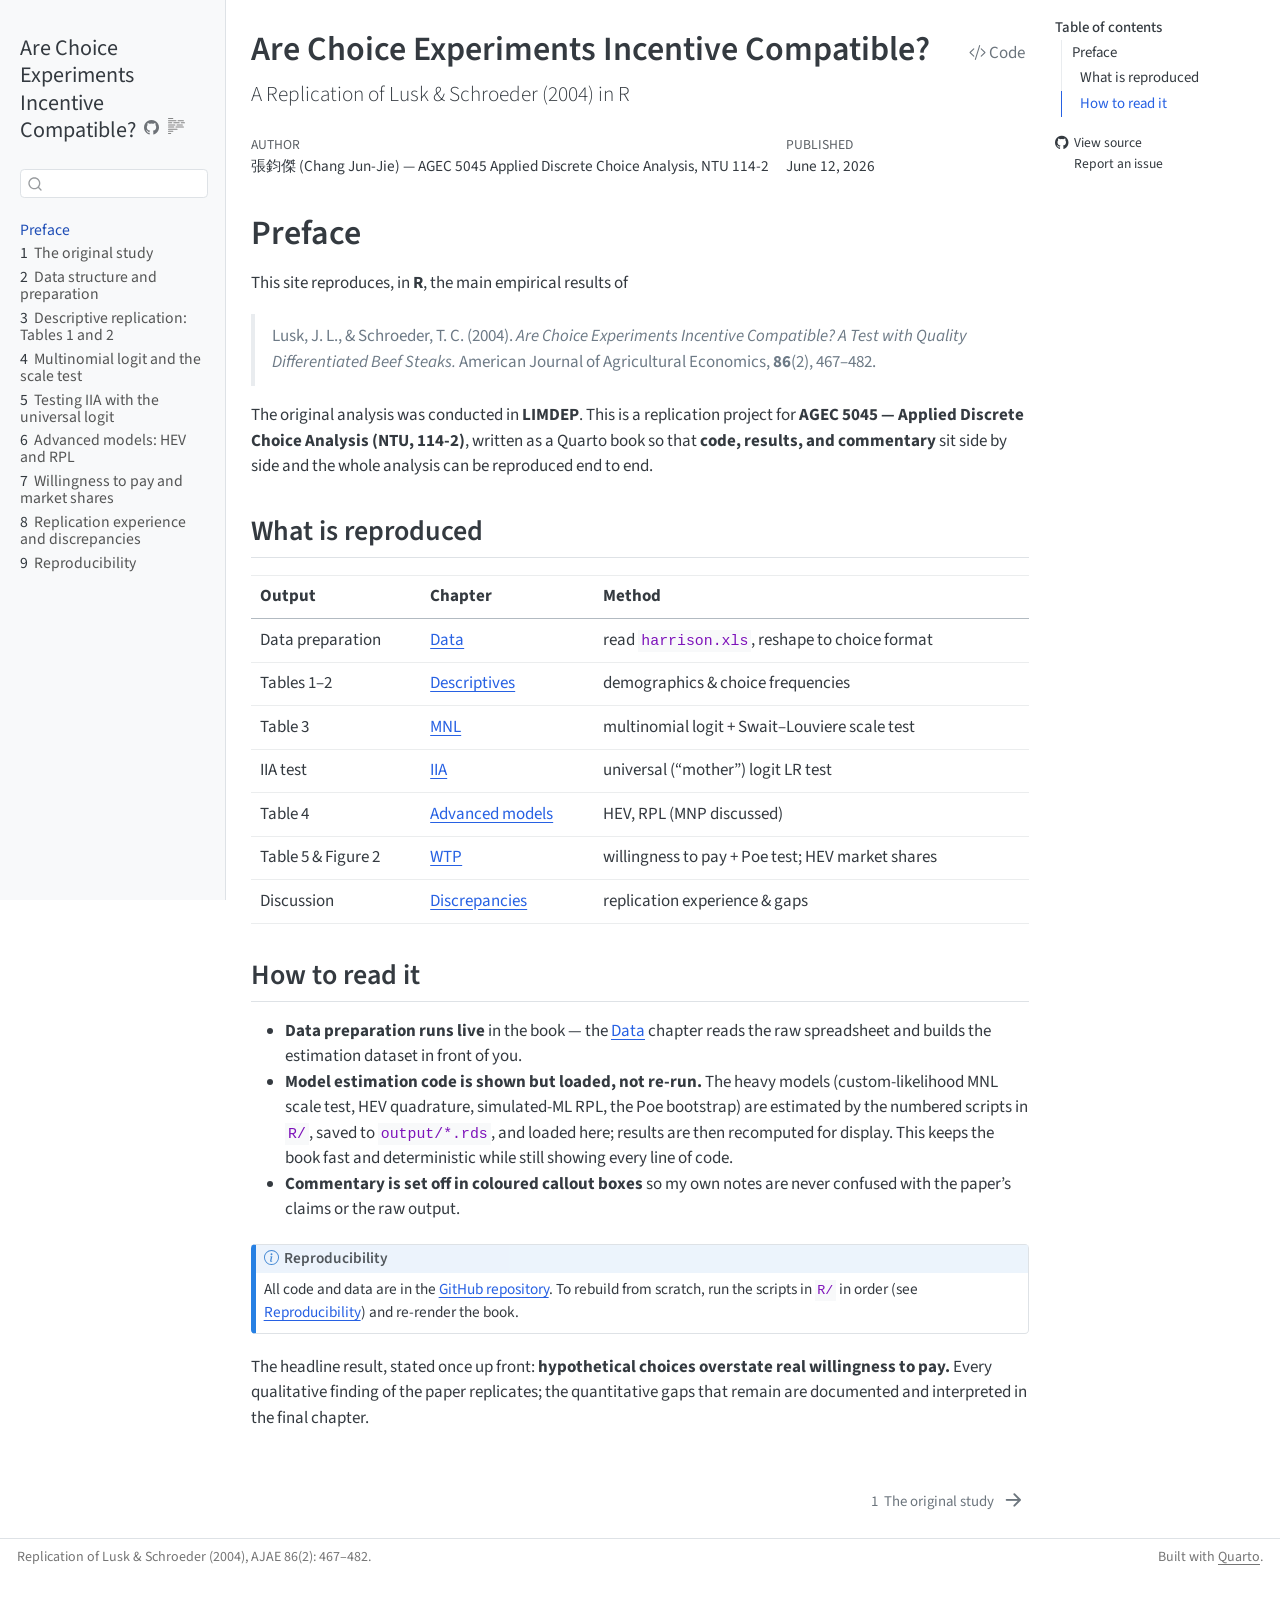
==== docs/index.html @ c5e1722f "Quarto book: replication of Lusk & Schroeder (2004) in R Multi-chapter Quarto book reproducing Table" ====
<!DOCTYPE html>
<html xmlns="http://www.w3.org/1999/xhtml" lang="en" xml:lang="en"><head>

<meta charset="utf-8">
<meta name="generator" content="quarto-1.4.555">

<meta name="viewport" content="width=device-width, initial-scale=1.0, user-scalable=yes">

<meta name="author" content="張鈞傑 (Chang Jun-Jie) — AGEC 5045 Applied Discrete Choice Analysis, NTU 114-2">
<meta name="dcterms.date" content="2026-06-12">

<title>Are Choice Experiments Incentive Compatible?</title>
<style>
code{white-space: pre-wrap;}
span.smallcaps{font-variant: small-caps;}
div.columns{display: flex; gap: min(4vw, 1.5em);}
div.column{flex: auto; overflow-x: auto;}
div.hanging-indent{margin-left: 1.5em; text-indent: -1.5em;}
ul.task-list{list-style: none;}
ul.task-list li input[type="checkbox"] {
  width: 0.8em;
  margin: 0 0.8em 0.2em -1em; /* quarto-specific, see https://github.com/quarto-dev/quarto-cli/issues/4556 */ 
  vertical-align: middle;
}
/* CSS for syntax highlighting */
pre > code.sourceCode { white-space: pre; position: relative; }
pre > code.sourceCode > span { line-height: 1.25; }
pre > code.sourceCode > span:empty { height: 1.2em; }
.sourceCode { overflow: visible; }
code.sourceCode > span { color: inherit; text-decoration: inherit; }
div.sourceCode { margin: 1em 0; }
pre.sourceCode { margin: 0; }
@media screen {
div.sourceCode { overflow: auto; }
}
@media print {
pre > code.sourceCode { white-space: pre-wrap; }
pre > code.sourceCode > span { text-indent: -5em; padding-left: 5em; }
}
pre.numberSource code
  { counter-reset: source-line 0; }
pre.numberSource code > span
  { position: relative; left: -4em; counter-increment: source-line; }
pre.numberSource code > span > a:first-child::before
  { content: counter(source-line);
    position: relative; left: -1em; text-align: right; vertical-align: baseline;
    border: none; display: inline-block;
    -webkit-touch-callout: none; -webkit-user-select: none;
    -khtml-user-select: none; -moz-user-select: none;
    -ms-user-select: none; user-select: none;
    padding: 0 4px; width: 4em;
  }
pre.numberSource { margin-left: 3em;  padding-left: 4px; }
div.sourceCode
  {   }
@media screen {
pre > code.sourceCode > span > a:first-child::before { text-decoration: underline; }
}
</style>


<script src="site_libs/quarto-nav/quarto-nav.js"></script>
<script src="site_libs/quarto-nav/headroom.min.js"></script>
<script src="site_libs/clipboard/clipboard.min.js"></script>
<script src="site_libs/quarto-search/autocomplete.umd.js"></script>
<script src="site_libs/quarto-search/fuse.min.js"></script>
<script src="site_libs/quarto-search/quarto-search.js"></script>
<meta name="quarto:offset" content="./">
<link href="./01-original-study.html" rel="next">
<script src="site_libs/quarto-html/quarto.js"></script>
<script src="site_libs/quarto-html/popper.min.js"></script>
<script src="site_libs/quarto-html/tippy.umd.min.js"></script>
<script src="site_libs/quarto-html/anchor.min.js"></script>
<link href="site_libs/quarto-html/tippy.css" rel="stylesheet">
<link href="site_libs/quarto-html/quarto-syntax-highlighting.css" rel="stylesheet" id="quarto-text-highlighting-styles">
<script src="site_libs/bootstrap/bootstrap.min.js"></script>
<link href="site_libs/bootstrap/bootstrap-icons.css" rel="stylesheet">
<link href="site_libs/bootstrap/bootstrap.min.css" rel="stylesheet" id="quarto-bootstrap" data-mode="light">
<script id="quarto-search-options" type="application/json">{
  "location": "sidebar",
  "copy-button": false,
  "collapse-after": 3,
  "panel-placement": "start",
  "type": "textbox",
  "limit": 50,
  "keyboard-shortcut": [
    "f",
    "/",
    "s"
  ],
  "show-item-context": false,
  "language": {
    "search-no-results-text": "No results",
    "search-matching-documents-text": "matching documents",
    "search-copy-link-title": "Copy link to search",
    "search-hide-matches-text": "Hide additional matches",
    "search-more-match-text": "more match in this document",
    "search-more-matches-text": "more matches in this document",
    "search-clear-button-title": "Clear",
    "search-text-placeholder": "",
    "search-detached-cancel-button-title": "Cancel",
    "search-submit-button-title": "Submit",
    "search-label": "Search"
  }
}</script>


</head>

<body class="nav-sidebar docked">

<div id="quarto-search-results"></div>
  <header id="quarto-header" class="headroom fixed-top">
  <nav class="quarto-secondary-nav">
    <div class="container-fluid d-flex">
      <button type="button" class="quarto-btn-toggle btn" data-bs-toggle="collapse" data-bs-target=".quarto-sidebar-collapse-item" aria-controls="quarto-sidebar" aria-expanded="false" aria-label="Toggle sidebar navigation" onclick="if (window.quartoToggleHeadroom) { window.quartoToggleHeadroom(); }">
        <i class="bi bi-layout-text-sidebar-reverse"></i>
      </button>
        <nav class="quarto-page-breadcrumbs" aria-label="breadcrumb"><ol class="breadcrumb"><li class="breadcrumb-item"><a href="./index.html">Preface</a></li></ol></nav>
        <a class="flex-grow-1" role="button" data-bs-toggle="collapse" data-bs-target=".quarto-sidebar-collapse-item" aria-controls="quarto-sidebar" aria-expanded="false" aria-label="Toggle sidebar navigation" onclick="if (window.quartoToggleHeadroom) { window.quartoToggleHeadroom(); }">      
        </a>
      <button type="button" class="btn quarto-search-button" aria-label="" onclick="window.quartoOpenSearch();">
        <i class="bi bi-search"></i>
      </button>
    </div>
  </nav>
</header>
<!-- content -->
<div id="quarto-content" class="quarto-container page-columns page-rows-contents page-layout-article">
<!-- sidebar -->
  <nav id="quarto-sidebar" class="sidebar collapse collapse-horizontal quarto-sidebar-collapse-item sidebar-navigation docked overflow-auto">
    <div class="pt-lg-2 mt-2 text-left sidebar-header">
    <div class="sidebar-title mb-0 py-0">
      <a href="./">Are Choice Experiments Incentive Compatible?</a> 
        <div class="sidebar-tools-main">
    <a href="https://github.com/JunJie-Chang/ADCA-replication" title="Source Code" class="quarto-navigation-tool px-1" aria-label="Source Code"><i class="bi bi-github"></i></a>
  <a href="" class="quarto-reader-toggle quarto-navigation-tool px-1" onclick="window.quartoToggleReader(); return false;" title="Toggle reader mode">
  <div class="quarto-reader-toggle-btn">
  <i class="bi"></i>
  </div>
</a>
</div>
    </div>
      </div>
        <div class="mt-2 flex-shrink-0 align-items-center">
        <div class="sidebar-search">
        <div id="quarto-search" class="" title="Search"></div>
        </div>
        </div>
    <div class="sidebar-menu-container"> 
    <ul class="list-unstyled mt-1">
        <li class="sidebar-item">
  <div class="sidebar-item-container"> 
  <a href="./index.html" class="sidebar-item-text sidebar-link active">
 <span class="menu-text">Preface</span></a>
  </div>
</li>
        <li class="sidebar-item">
  <div class="sidebar-item-container"> 
  <a href="./01-original-study.html" class="sidebar-item-text sidebar-link">
 <span class="menu-text"><span class="chapter-number">1</span>&nbsp; <span class="chapter-title">The original study</span></span></a>
  </div>
</li>
        <li class="sidebar-item">
  <div class="sidebar-item-container"> 
  <a href="./02-data.html" class="sidebar-item-text sidebar-link">
 <span class="menu-text"><span class="chapter-number">2</span>&nbsp; <span class="chapter-title">Data structure and preparation</span></span></a>
  </div>
</li>
        <li class="sidebar-item">
  <div class="sidebar-item-container"> 
  <a href="./03-descriptives.html" class="sidebar-item-text sidebar-link">
 <span class="menu-text"><span class="chapter-number">3</span>&nbsp; <span class="chapter-title">Descriptive replication: Tables 1 and 2</span></span></a>
  </div>
</li>
        <li class="sidebar-item">
  <div class="sidebar-item-container"> 
  <a href="./04-mnl.html" class="sidebar-item-text sidebar-link">
 <span class="menu-text"><span class="chapter-number">4</span>&nbsp; <span class="chapter-title">Multinomial logit and the scale test</span></span></a>
  </div>
</li>
        <li class="sidebar-item">
  <div class="sidebar-item-container"> 
  <a href="./05-iia.html" class="sidebar-item-text sidebar-link">
 <span class="menu-text"><span class="chapter-number">5</span>&nbsp; <span class="chapter-title">Testing IIA with the universal logit</span></span></a>
  </div>
</li>
        <li class="sidebar-item">
  <div class="sidebar-item-container"> 
  <a href="./06-advanced-models.html" class="sidebar-item-text sidebar-link">
 <span class="menu-text"><span class="chapter-number">6</span>&nbsp; <span class="chapter-title">Advanced models: HEV and RPL</span></span></a>
  </div>
</li>
        <li class="sidebar-item">
  <div class="sidebar-item-container"> 
  <a href="./07-wtp-figure.html" class="sidebar-item-text sidebar-link">
 <span class="menu-text"><span class="chapter-number">7</span>&nbsp; <span class="chapter-title">Willingness to pay and market shares</span></span></a>
  </div>
</li>
        <li class="sidebar-item">
  <div class="sidebar-item-container"> 
  <a href="./08-discrepancies.html" class="sidebar-item-text sidebar-link">
 <span class="menu-text"><span class="chapter-number">8</span>&nbsp; <span class="chapter-title">Replication experience and discrepancies</span></span></a>
  </div>
</li>
        <li class="sidebar-item">
  <div class="sidebar-item-container"> 
  <a href="./09-reproducibility.html" class="sidebar-item-text sidebar-link">
 <span class="menu-text"><span class="chapter-number">9</span>&nbsp; <span class="chapter-title">Reproducibility</span></span></a>
  </div>
</li>
    </ul>
    </div>
</nav>
<div id="quarto-sidebar-glass" class="quarto-sidebar-collapse-item" data-bs-toggle="collapse" data-bs-target=".quarto-sidebar-collapse-item"></div>
<!-- margin-sidebar -->
    <div id="quarto-margin-sidebar" class="sidebar margin-sidebar">
        <nav id="TOC" role="doc-toc" class="toc-active">
    <h2 id="toc-title">Table of contents</h2>
   
  <ul>
  <li><a href="#preface" id="toc-preface" class="nav-link active" data-scroll-target="#preface">Preface</a>
  <ul class="collapse">
  <li><a href="#what-is-reproduced" id="toc-what-is-reproduced" class="nav-link" data-scroll-target="#what-is-reproduced">What is reproduced</a></li>
  <li><a href="#how-to-read-it" id="toc-how-to-read-it" class="nav-link" data-scroll-target="#how-to-read-it">How to read it</a></li>
  </ul></li>
  </ul>
<div class="toc-actions"><ul><li><a href="https://github.com/JunJie-Chang/ADCA-replication/blob/main/index.qmd" class="toc-action"><i class="bi bi-github"></i>View source</a></li><li><a href="https://github.com/JunJie-Chang/ADCA-replication/issues/new" class="toc-action"><i class="bi empty"></i>Report an issue</a></li></ul></div></nav>
    </div>
<!-- main -->
<main class="content" id="quarto-document-content">

<header id="title-block-header" class="quarto-title-block default">
<div class="quarto-title">
<div class="quarto-title-block"><div><h1 class="title">Are Choice Experiments Incentive Compatible?</h1><button type="button" class="btn code-tools-button" id="quarto-code-tools-source"><i class="bi"></i> Code</button></div></div>
<p class="subtitle lead">A Replication of Lusk &amp; Schroeder (2004) in R</p>
</div>



<div class="quarto-title-meta">

    <div>
    <div class="quarto-title-meta-heading">Author</div>
    <div class="quarto-title-meta-contents">
             <p>張鈞傑 (Chang Jun-Jie) — AGEC 5045 Applied Discrete Choice Analysis, NTU 114-2 </p>
          </div>
  </div>
    
    <div>
    <div class="quarto-title-meta-heading">Published</div>
    <div class="quarto-title-meta-contents">
      <p class="date">June 12, 2026</p>
    </div>
  </div>
  
    
  </div>
  


</header>


<section id="preface" class="level1 unnumbered">
<h1 class="unnumbered">Preface</h1>
<p>This site reproduces, in <strong>R</strong>, the main empirical results of</p>
<blockquote class="blockquote">
<p>Lusk, J. L., &amp; Schroeder, T. C. (2004). <em>Are Choice Experiments Incentive Compatible? A Test with Quality Differentiated Beef Steaks.</em> American Journal of Agricultural Economics, <strong>86</strong>(2), 467–482.</p>
</blockquote>
<p>The original analysis was conducted in <strong>LIMDEP</strong>. This is a replication project for <strong>AGEC 5045 — Applied Discrete Choice Analysis (NTU, 114-2)</strong>, written as a Quarto book so that <strong>code, results, and commentary</strong> sit side by side and the whole analysis can be reproduced end to end.</p>
<section id="what-is-reproduced" class="level2">
<h2 class="anchored" data-anchor-id="what-is-reproduced">What is reproduced</h2>
<table class="caption-top table">
<thead>
<tr class="header">
<th>Output</th>
<th>Chapter</th>
<th>Method</th>
</tr>
</thead>
<tbody>
<tr class="odd">
<td>Data preparation</td>
<td><a href="./02-data.html">Data</a></td>
<td>read <code>harrison.xls</code>, reshape to choice format</td>
</tr>
<tr class="even">
<td>Tables 1–2</td>
<td><a href="./03-descriptives.html">Descriptives</a></td>
<td>demographics &amp; choice frequencies</td>
</tr>
<tr class="odd">
<td>Table 3</td>
<td><a href="./04-mnl.html">MNL</a></td>
<td>multinomial logit + Swait–Louviere scale test</td>
</tr>
<tr class="even">
<td>IIA test</td>
<td><a href="./05-iia.html">IIA</a></td>
<td>universal (“mother”) logit LR test</td>
</tr>
<tr class="odd">
<td>Table 4</td>
<td><a href="./06-advanced-models.html">Advanced models</a></td>
<td>HEV, RPL (MNP discussed)</td>
</tr>
<tr class="even">
<td>Table 5 &amp; Figure 2</td>
<td><a href="./07-wtp-figure.html">WTP</a></td>
<td>willingness to pay + Poe test; HEV market shares</td>
</tr>
<tr class="odd">
<td>Discussion</td>
<td><a href="./08-discrepancies.html">Discrepancies</a></td>
<td>replication experience &amp; gaps</td>
</tr>
</tbody>
</table>
</section>
<section id="how-to-read-it" class="level2">
<h2 class="anchored" data-anchor-id="how-to-read-it">How to read it</h2>
<ul>
<li><strong>Data preparation runs live</strong> in the book — the <a href="./02-data.html">Data</a> chapter reads the raw spreadsheet and builds the estimation dataset in front of you.</li>
<li><strong>Model estimation code is shown but loaded, not re-run.</strong> The heavy models (custom-likelihood MNL scale test, HEV quadrature, simulated-ML RPL, the Poe bootstrap) are estimated by the numbered scripts in <code>R/</code>, saved to <code>output/*.rds</code>, and loaded here; results are then recomputed for display. This keeps the book fast and deterministic while still showing every line of code.</li>
<li><strong>Commentary is set off in coloured callout boxes</strong> so my own notes are never confused with the paper’s claims or the raw output.</li>
</ul>
<div class="callout callout-style-default callout-note callout-titled">
<div class="callout-header d-flex align-content-center">
<div class="callout-icon-container">
<i class="callout-icon"></i>
</div>
<div class="callout-title-container flex-fill">
Reproducibility
</div>
</div>
<div class="callout-body-container callout-body">
<p>All code and data are in the <a href="https://github.com/JunJie-Chang/ADCA-replication">GitHub repository</a>. To rebuild from scratch, run the scripts in <code>R/</code> in order (see <a href="./09-reproducibility.html">Reproducibility</a>) and re-render the book.</p>
</div>
</div>
<p>The headline result, stated once up front: <strong>hypothetical choices overstate real willingness to pay.</strong> Every qualitative finding of the paper replicates; the quantitative gaps that remain are documented and interpreted in the final chapter.</p>


<!-- -->

</section>
</section>

</main> <!-- /main -->
<script id="quarto-html-after-body" type="application/javascript">
window.document.addEventListener("DOMContentLoaded", function (event) {
  const toggleBodyColorMode = (bsSheetEl) => {
    const mode = bsSheetEl.getAttribute("data-mode");
    const bodyEl = window.document.querySelector("body");
    if (mode === "dark") {
      bodyEl.classList.add("quarto-dark");
      bodyEl.classList.remove("quarto-light");
    } else {
      bodyEl.classList.add("quarto-light");
      bodyEl.classList.remove("quarto-dark");
    }
  }
  const toggleBodyColorPrimary = () => {
    const bsSheetEl = window.document.querySelector("link#quarto-bootstrap");
    if (bsSheetEl) {
      toggleBodyColorMode(bsSheetEl);
    }
  }
  toggleBodyColorPrimary();  
  const icon = "";
  const anchorJS = new window.AnchorJS();
  anchorJS.options = {
    placement: 'right',
    icon: icon
  };
  anchorJS.add('.anchored');
  const isCodeAnnotation = (el) => {
    for (const clz of el.classList) {
      if (clz.startsWith('code-annotation-')) {                     
        return true;
      }
    }
    return false;
  }
  const clipboard = new window.ClipboardJS('.code-copy-button', {
    text: function(trigger) {
      const codeEl = trigger.previousElementSibling.cloneNode(true);
      for (const childEl of codeEl.children) {
        if (isCodeAnnotation(childEl)) {
          childEl.remove();
        }
      }
      return codeEl.innerText;
    }
  });
  clipboard.on('success', function(e) {
    // button target
    const button = e.trigger;
    // don't keep focus
    button.blur();
    // flash "checked"
    button.classList.add('code-copy-button-checked');
    var currentTitle = button.getAttribute("title");
    button.setAttribute("title", "Copied!");
    let tooltip;
    if (window.bootstrap) {
      button.setAttribute("data-bs-toggle", "tooltip");
      button.setAttribute("data-bs-placement", "left");
      button.setAttribute("data-bs-title", "Copied!");
      tooltip = new bootstrap.Tooltip(button, 
        { trigger: "manual", 
          customClass: "code-copy-button-tooltip",
          offset: [0, -8]});
      tooltip.show();    
    }
    setTimeout(function() {
      if (tooltip) {
        tooltip.hide();
        button.removeAttribute("data-bs-title");
        button.removeAttribute("data-bs-toggle");
        button.removeAttribute("data-bs-placement");
      }
      button.setAttribute("title", currentTitle);
      button.classList.remove('code-copy-button-checked');
    }, 1000);
    // clear code selection
    e.clearSelection();
  });
  const viewSource = window.document.getElementById('quarto-view-source') ||
                     window.document.getElementById('quarto-code-tools-source');
  if (viewSource) {
    const sourceUrl = viewSource.getAttribute("data-quarto-source-url");
    viewSource.addEventListener("click", function(e) {
      if (sourceUrl) {
        // rstudio viewer pane
        if (/\bcapabilities=\b/.test(window.location)) {
          window.open(sourceUrl);
        } else {
          window.location.href = sourceUrl;
        }
      } else {
        const modal = new bootstrap.Modal(document.getElementById('quarto-embedded-source-code-modal'));
        modal.show();
      }
      return false;
    });
  }
  function toggleCodeHandler(show) {
    return function(e) {
      const detailsSrc = window.document.querySelectorAll(".cell > details > .sourceCode");
      for (let i=0; i<detailsSrc.length; i++) {
        const details = detailsSrc[i].parentElement;
        if (show) {
          details.open = true;
        } else {
          details.removeAttribute("open");
        }
      }
      const cellCodeDivs = window.document.querySelectorAll(".cell > .sourceCode");
      const fromCls = show ? "hidden" : "unhidden";
      const toCls = show ? "unhidden" : "hidden";
      for (let i=0; i<cellCodeDivs.length; i++) {
        const codeDiv = cellCodeDivs[i];
        if (codeDiv.classList.contains(fromCls)) {
          codeDiv.classList.remove(fromCls);
          codeDiv.classList.add(toCls);
        } 
      }
      return false;
    }
  }
  const hideAllCode = window.document.getElementById("quarto-hide-all-code");
  if (hideAllCode) {
    hideAllCode.addEventListener("click", toggleCodeHandler(false));
  }
  const showAllCode = window.document.getElementById("quarto-show-all-code");
  if (showAllCode) {
    showAllCode.addEventListener("click", toggleCodeHandler(true));
  }
    var localhostRegex = new RegExp(/^(?:http|https):\/\/localhost\:?[0-9]*\//);
    var mailtoRegex = new RegExp(/^mailto:/);
      var filterRegex = new RegExp('/' + window.location.host + '/');
    var isInternal = (href) => {
        return filterRegex.test(href) || localhostRegex.test(href) || mailtoRegex.test(href);
    }
    // Inspect non-navigation links and adorn them if external
 	var links = window.document.querySelectorAll('a[href]:not(.nav-link):not(.navbar-brand):not(.toc-action):not(.sidebar-link):not(.sidebar-item-toggle):not(.pagination-link):not(.no-external):not([aria-hidden]):not(.dropdown-item):not(.quarto-navigation-tool)');
    for (var i=0; i<links.length; i++) {
      const link = links[i];
      if (!isInternal(link.href)) {
        // undo the damage that might have been done by quarto-nav.js in the case of
        // links that we want to consider external
        if (link.dataset.originalHref !== undefined) {
          link.href = link.dataset.originalHref;
        }
      }
    }
  function tippyHover(el, contentFn, onTriggerFn, onUntriggerFn) {
    const config = {
      allowHTML: true,
      maxWidth: 500,
      delay: 100,
      arrow: false,
      appendTo: function(el) {
          return el.parentElement;
      },
      interactive: true,
      interactiveBorder: 10,
      theme: 'quarto',
      placement: 'bottom-start',
    };
    if (contentFn) {
      config.content = contentFn;
    }
    if (onTriggerFn) {
      config.onTrigger = onTriggerFn;
    }
    if (onUntriggerFn) {
      config.onUntrigger = onUntriggerFn;
    }
    window.tippy(el, config); 
  }
  const noterefs = window.document.querySelectorAll('a[role="doc-noteref"]');
  for (var i=0; i<noterefs.length; i++) {
    const ref = noterefs[i];
    tippyHover(ref, function() {
      // use id or data attribute instead here
      let href = ref.getAttribute('data-footnote-href') || ref.getAttribute('href');
      try { href = new URL(href).hash; } catch {}
      const id = href.replace(/^#\/?/, "");
      const note = window.document.getElementById(id);
      if (note) {
        return note.innerHTML;
      } else {
        return "";
      }
    });
  }
  const xrefs = window.document.querySelectorAll('a.quarto-xref');
  const processXRef = (id, note) => {
    // Strip column container classes
    const stripColumnClz = (el) => {
      el.classList.remove("page-full", "page-columns");
      if (el.children) {
        for (const child of el.children) {
          stripColumnClz(child);
        }
      }
    }
    stripColumnClz(note)
    if (id === null || id.startsWith('sec-')) {
      // Special case sections, only their first couple elements
      const container = document.createElement("div");
      if (note.children && note.children.length > 2) {
        container.appendChild(note.children[0].cloneNode(true));
        for (let i = 1; i < note.children.length; i++) {
          const child = note.children[i];
          if (child.tagName === "P" && child.innerText === "") {
            continue;
          } else {
            container.appendChild(child.cloneNode(true));
            break;
          }
        }
        if (window.Quarto?.typesetMath) {
          window.Quarto.typesetMath(container);
        }
        return container.innerHTML
      } else {
        if (window.Quarto?.typesetMath) {
          window.Quarto.typesetMath(note);
        }
        return note.innerHTML;
      }
    } else {
      // Remove any anchor links if they are present
      const anchorLink = note.querySelector('a.anchorjs-link');
      if (anchorLink) {
        anchorLink.remove();
      }
      if (window.Quarto?.typesetMath) {
        window.Quarto.typesetMath(note);
      }
      // TODO in 1.5, we should make sure this works without a callout special case
      if (note.classList.contains("callout")) {
        return note.outerHTML;
      } else {
        return note.innerHTML;
      }
    }
  }
  for (var i=0; i<xrefs.length; i++) {
    const xref = xrefs[i];
    tippyHover(xref, undefined, function(instance) {
      instance.disable();
      let url = xref.getAttribute('href');
      let hash = undefined; 
      if (url.startsWith('#')) {
        hash = url;
      } else {
        try { hash = new URL(url).hash; } catch {}
      }
      if (hash) {
        const id = hash.replace(/^#\/?/, "");
        const note = window.document.getElementById(id);
        if (note !== null) {
          try {
            const html = processXRef(id, note.cloneNode(true));
            instance.setContent(html);
          } finally {
            instance.enable();
            instance.show();
          }
        } else {
          // See if we can fetch this
          fetch(url.split('#')[0])
          .then(res => res.text())
          .then(html => {
            const parser = new DOMParser();
            const htmlDoc = parser.parseFromString(html, "text/html");
            const note = htmlDoc.getElementById(id);
            if (note !== null) {
              const html = processXRef(id, note);
              instance.setContent(html);
            } 
          }).finally(() => {
            instance.enable();
            instance.show();
          });
        }
      } else {
        // See if we can fetch a full url (with no hash to target)
        // This is a special case and we should probably do some content thinning / targeting
        fetch(url)
        .then(res => res.text())
        .then(html => {
          const parser = new DOMParser();
          const htmlDoc = parser.parseFromString(html, "text/html");
          const note = htmlDoc.querySelector('main.content');
          if (note !== null) {
            // This should only happen for chapter cross references
            // (since there is no id in the URL)
            // remove the first header
            if (note.children.length > 0 && note.children[0].tagName === "HEADER") {
              note.children[0].remove();
            }
            const html = processXRef(null, note);
            instance.setContent(html);
          } 
        }).finally(() => {
          instance.enable();
          instance.show();
        });
      }
    }, function(instance) {
    });
  }
      let selectedAnnoteEl;
      const selectorForAnnotation = ( cell, annotation) => {
        let cellAttr = 'data-code-cell="' + cell + '"';
        let lineAttr = 'data-code-annotation="' +  annotation + '"';
        const selector = 'span[' + cellAttr + '][' + lineAttr + ']';
        return selector;
      }
      const selectCodeLines = (annoteEl) => {
        const doc = window.document;
        const targetCell = annoteEl.getAttribute("data-target-cell");
        const targetAnnotation = annoteEl.getAttribute("data-target-annotation");
        const annoteSpan = window.document.querySelector(selectorForAnnotation(targetCell, targetAnnotation));
        const lines = annoteSpan.getAttribute("data-code-lines").split(",");
        const lineIds = lines.map((line) => {
          return targetCell + "-" + line;
        })
        let top = null;
        let height = null;
        let parent = null;
        if (lineIds.length > 0) {
            //compute the position of the single el (top and bottom and make a div)
            const el = window.document.getElementById(lineIds[0]);
            top = el.offsetTop;
            height = el.offsetHeight;
            parent = el.parentElement.parentElement;
          if (lineIds.length > 1) {
            const lastEl = window.document.getElementById(lineIds[lineIds.length - 1]);
            const bottom = lastEl.offsetTop + lastEl.offsetHeight;
            height = bottom - top;
          }
          if (top !== null && height !== null && parent !== null) {
            // cook up a div (if necessary) and position it 
            let div = window.document.getElementById("code-annotation-line-highlight");
            if (div === null) {
              div = window.document.createElement("div");
              div.setAttribute("id", "code-annotation-line-highlight");
              div.style.position = 'absolute';
              parent.appendChild(div);
            }
            div.style.top = top - 2 + "px";
            div.style.height = height + 4 + "px";
            div.style.left = 0;
            let gutterDiv = window.document.getElementById("code-annotation-line-highlight-gutter");
            if (gutterDiv === null) {
              gutterDiv = window.document.createElement("div");
              gutterDiv.setAttribute("id", "code-annotation-line-highlight-gutter");
              gutterDiv.style.position = 'absolute';
              const codeCell = window.document.getElementById(targetCell);
              const gutter = codeCell.querySelector('.code-annotation-gutter');
              gutter.appendChild(gutterDiv);
            }
            gutterDiv.style.top = top - 2 + "px";
            gutterDiv.style.height = height + 4 + "px";
          }
          selectedAnnoteEl = annoteEl;
        }
      };
      const unselectCodeLines = () => {
        const elementsIds = ["code-annotation-line-highlight", "code-annotation-line-highlight-gutter"];
        elementsIds.forEach((elId) => {
          const div = window.document.getElementById(elId);
          if (div) {
            div.remove();
          }
        });
        selectedAnnoteEl = undefined;
      };
        // Handle positioning of the toggle
    window.addEventListener(
      "resize",
      throttle(() => {
        elRect = undefined;
        if (selectedAnnoteEl) {
          selectCodeLines(selectedAnnoteEl);
        }
      }, 10)
    );
    function throttle(fn, ms) {
    let throttle = false;
    let timer;
      return (...args) => {
        if(!throttle) { // first call gets through
            fn.apply(this, args);
            throttle = true;
        } else { // all the others get throttled
            if(timer) clearTimeout(timer); // cancel #2
            timer = setTimeout(() => {
              fn.apply(this, args);
              timer = throttle = false;
            }, ms);
        }
      };
    }
      // Attach click handler to the DT
      const annoteDls = window.document.querySelectorAll('dt[data-target-cell]');
      for (const annoteDlNode of annoteDls) {
        annoteDlNode.addEventListener('click', (event) => {
          const clickedEl = event.target;
          if (clickedEl !== selectedAnnoteEl) {
            unselectCodeLines();
            const activeEl = window.document.querySelector('dt[data-target-cell].code-annotation-active');
            if (activeEl) {
              activeEl.classList.remove('code-annotation-active');
            }
            selectCodeLines(clickedEl);
            clickedEl.classList.add('code-annotation-active');
          } else {
            // Unselect the line
            unselectCodeLines();
            clickedEl.classList.remove('code-annotation-active');
          }
        });
      }
  const findCites = (el) => {
    const parentEl = el.parentElement;
    if (parentEl) {
      const cites = parentEl.dataset.cites;
      if (cites) {
        return {
          el,
          cites: cites.split(' ')
        };
      } else {
        return findCites(el.parentElement)
      }
    } else {
      return undefined;
    }
  };
  var bibliorefs = window.document.querySelectorAll('a[role="doc-biblioref"]');
  for (var i=0; i<bibliorefs.length; i++) {
    const ref = bibliorefs[i];
    const citeInfo = findCites(ref);
    if (citeInfo) {
      tippyHover(citeInfo.el, function() {
        var popup = window.document.createElement('div');
        citeInfo.cites.forEach(function(cite) {
          var citeDiv = window.document.createElement('div');
          citeDiv.classList.add('hanging-indent');
          citeDiv.classList.add('csl-entry');
          var biblioDiv = window.document.getElementById('ref-' + cite);
          if (biblioDiv) {
            citeDiv.innerHTML = biblioDiv.innerHTML;
          }
          popup.appendChild(citeDiv);
        });
        return popup.innerHTML;
      });
    }
  }
});
</script>
<nav class="page-navigation">
  <div class="nav-page nav-page-previous">
  </div>
  <div class="nav-page nav-page-next">
      <a href="./01-original-study.html" class="pagination-link" aria-label="The original study">
        <span class="nav-page-text"><span class="chapter-number">1</span>&nbsp; <span class="chapter-title">The original study</span></span> <i class="bi bi-arrow-right-short"></i>
      </a>
  </div>
</nav><div class="modal fade" id="quarto-embedded-source-code-modal" tabindex="-1" aria-labelledby="quarto-embedded-source-code-modal-label" aria-hidden="true"><div class="modal-dialog modal-dialog-scrollable"><div class="modal-content"><div class="modal-header"><h5 class="modal-title" id="quarto-embedded-source-code-modal-label">Source Code</h5><button class="btn-close" data-bs-dismiss="modal"></button></div><div class="modal-body"><div class="">
<div class="sourceCode" id="cb1" data-shortcodes="false"><pre class="sourceCode markdown code-with-copy"><code class="sourceCode markdown"><span id="cb1-1"><a href="#cb1-1" aria-hidden="true" tabindex="-1"></a><span class="fu"># Preface {.unnumbered}</span></span>
<span id="cb1-2"><a href="#cb1-2" aria-hidden="true" tabindex="-1"></a></span>
<span id="cb1-5"><a href="#cb1-5" aria-hidden="true" tabindex="-1"></a><span class="in">```{r}</span></span>
<span id="cb1-6"><a href="#cb1-6" aria-hidden="true" tabindex="-1"></a><span class="co">#| include: false</span></span>
<span id="cb1-7"><a href="#cb1-7" aria-hidden="true" tabindex="-1"></a><span class="fu">source</span>(<span class="st">"_common.R"</span>)</span>
<span id="cb1-8"><a href="#cb1-8" aria-hidden="true" tabindex="-1"></a><span class="in">```</span></span>
<span id="cb1-9"><a href="#cb1-9" aria-hidden="true" tabindex="-1"></a></span>
<span id="cb1-10"><a href="#cb1-10" aria-hidden="true" tabindex="-1"></a>This site reproduces, in **R**, the main empirical results of</span>
<span id="cb1-11"><a href="#cb1-11" aria-hidden="true" tabindex="-1"></a></span>
<span id="cb1-12"><a href="#cb1-12" aria-hidden="true" tabindex="-1"></a><span class="at">&gt; Lusk, J. L., &amp; Schroeder, T. C. (2004). *Are Choice Experiments Incentive</span></span>
<span id="cb1-13"><a href="#cb1-13" aria-hidden="true" tabindex="-1"></a><span class="at">&gt; Compatible? A Test with Quality Differentiated Beef Steaks.* American Journal</span></span>
<span id="cb1-14"><a href="#cb1-14" aria-hidden="true" tabindex="-1"></a><span class="at">&gt; of Agricultural Economics, **86**(2), 467–482.</span></span>
<span id="cb1-15"><a href="#cb1-15" aria-hidden="true" tabindex="-1"></a></span>
<span id="cb1-16"><a href="#cb1-16" aria-hidden="true" tabindex="-1"></a>The original analysis was conducted in **LIMDEP**. This is a replication project</span>
<span id="cb1-17"><a href="#cb1-17" aria-hidden="true" tabindex="-1"></a>for **AGEC 5045 — Applied Discrete Choice Analysis (NTU, 114-2)**, written as a</span>
<span id="cb1-18"><a href="#cb1-18" aria-hidden="true" tabindex="-1"></a>Quarto book so that **code, results, and commentary** sit side by side and the</span>
<span id="cb1-19"><a href="#cb1-19" aria-hidden="true" tabindex="-1"></a>whole analysis can be reproduced end to end.</span>
<span id="cb1-20"><a href="#cb1-20" aria-hidden="true" tabindex="-1"></a></span>
<span id="cb1-21"><a href="#cb1-21" aria-hidden="true" tabindex="-1"></a><span class="fu">## What is reproduced</span></span>
<span id="cb1-22"><a href="#cb1-22" aria-hidden="true" tabindex="-1"></a></span>
<span id="cb1-23"><a href="#cb1-23" aria-hidden="true" tabindex="-1"></a>| Output | Chapter | Method |</span>
<span id="cb1-24"><a href="#cb1-24" aria-hidden="true" tabindex="-1"></a>|---|---|---|</span>
<span id="cb1-25"><a href="#cb1-25" aria-hidden="true" tabindex="-1"></a>| Data preparation | <span class="co">[</span><span class="ot">Data</span><span class="co">](02-data.qmd)</span> | read <span class="in">`harrison.xls`</span>, reshape to choice format |</span>
<span id="cb1-26"><a href="#cb1-26" aria-hidden="true" tabindex="-1"></a>| Tables 1–2 | <span class="co">[</span><span class="ot">Descriptives</span><span class="co">](03-descriptives.qmd)</span> | demographics &amp; choice frequencies |</span>
<span id="cb1-27"><a href="#cb1-27" aria-hidden="true" tabindex="-1"></a>| Table 3 | <span class="co">[</span><span class="ot">MNL</span><span class="co">](04-mnl.qmd)</span> | multinomial logit + Swait–Louviere scale test |</span>
<span id="cb1-28"><a href="#cb1-28" aria-hidden="true" tabindex="-1"></a>| IIA test | <span class="co">[</span><span class="ot">IIA</span><span class="co">](05-iia.qmd)</span> | universal ("mother") logit LR test |</span>
<span id="cb1-29"><a href="#cb1-29" aria-hidden="true" tabindex="-1"></a>| Table 4 | <span class="co">[</span><span class="ot">Advanced models</span><span class="co">](06-advanced-models.qmd)</span> | HEV, RPL (MNP discussed) |</span>
<span id="cb1-30"><a href="#cb1-30" aria-hidden="true" tabindex="-1"></a>| Table 5 &amp; Figure 2 | <span class="co">[</span><span class="ot">WTP</span><span class="co">](07-wtp-figure.qmd)</span> | willingness to pay + Poe test; HEV market shares |</span>
<span id="cb1-31"><a href="#cb1-31" aria-hidden="true" tabindex="-1"></a>| Discussion | <span class="co">[</span><span class="ot">Discrepancies</span><span class="co">](08-discrepancies.qmd)</span> | replication experience &amp; gaps |</span>
<span id="cb1-32"><a href="#cb1-32" aria-hidden="true" tabindex="-1"></a></span>
<span id="cb1-33"><a href="#cb1-33" aria-hidden="true" tabindex="-1"></a><span class="fu">## How to read it</span></span>
<span id="cb1-34"><a href="#cb1-34" aria-hidden="true" tabindex="-1"></a></span>
<span id="cb1-35"><a href="#cb1-35" aria-hidden="true" tabindex="-1"></a><span class="ss">* </span>**Data preparation runs live** in the book — the <span class="co">[</span><span class="ot">Data</span><span class="co">](02-data.qmd)</span> chapter</span>
<span id="cb1-36"><a href="#cb1-36" aria-hidden="true" tabindex="-1"></a>  reads the raw spreadsheet and builds the estimation dataset in front of you.</span>
<span id="cb1-37"><a href="#cb1-37" aria-hidden="true" tabindex="-1"></a><span class="ss">* </span>**Model estimation code is shown but loaded, not re-run.** The heavy models</span>
<span id="cb1-38"><a href="#cb1-38" aria-hidden="true" tabindex="-1"></a>  (custom-likelihood MNL scale test, HEV quadrature, simulated-ML RPL, the Poe</span>
<span id="cb1-39"><a href="#cb1-39" aria-hidden="true" tabindex="-1"></a>  bootstrap) are estimated by the numbered scripts in <span class="in">`R/`</span>, saved to</span>
<span id="cb1-40"><a href="#cb1-40" aria-hidden="true" tabindex="-1"></a>  <span class="in">`output/*.rds`</span>, and loaded here; results are then recomputed for display. This</span>
<span id="cb1-41"><a href="#cb1-41" aria-hidden="true" tabindex="-1"></a>  keeps the book fast and deterministic while still showing every line of code.</span>
<span id="cb1-42"><a href="#cb1-42" aria-hidden="true" tabindex="-1"></a><span class="ss">* </span>**Commentary is set off in coloured callout boxes** so my own notes are never</span>
<span id="cb1-43"><a href="#cb1-43" aria-hidden="true" tabindex="-1"></a>  confused with the paper's claims or the raw output.</span>
<span id="cb1-44"><a href="#cb1-44" aria-hidden="true" tabindex="-1"></a></span>
<span id="cb1-45"><a href="#cb1-45" aria-hidden="true" tabindex="-1"></a>::: {.callout-note}</span>
<span id="cb1-46"><a href="#cb1-46" aria-hidden="true" tabindex="-1"></a><span class="fu">## Reproducibility</span></span>
<span id="cb1-47"><a href="#cb1-47" aria-hidden="true" tabindex="-1"></a>All code and data are in the <span class="co">[</span><span class="ot">GitHub repository</span><span class="co">](https://github.com/JunJie-Chang/ADCA-replication)</span>.</span>
<span id="cb1-48"><a href="#cb1-48" aria-hidden="true" tabindex="-1"></a>To rebuild from scratch, run the scripts in <span class="in">`R/`</span> in order (see</span>
<span id="cb1-49"><a href="#cb1-49" aria-hidden="true" tabindex="-1"></a><span class="co">[</span><span class="ot">Reproducibility</span><span class="co">](09-reproducibility.qmd)</span>) and re-render the book.</span>
<span id="cb1-50"><a href="#cb1-50" aria-hidden="true" tabindex="-1"></a>:::</span>
<span id="cb1-51"><a href="#cb1-51" aria-hidden="true" tabindex="-1"></a></span>
<span id="cb1-52"><a href="#cb1-52" aria-hidden="true" tabindex="-1"></a>The headline result, stated once up front: **hypothetical choices overstate</span>
<span id="cb1-53"><a href="#cb1-53" aria-hidden="true" tabindex="-1"></a>real willingness to pay.** Every qualitative finding of the paper replicates;</span>
<span id="cb1-54"><a href="#cb1-54" aria-hidden="true" tabindex="-1"></a>the quantitative gaps that remain are documented and interpreted in the final</span>
<span id="cb1-55"><a href="#cb1-55" aria-hidden="true" tabindex="-1"></a>chapter.</span>
</code><button title="Copy to Clipboard" class="code-copy-button"><i class="bi"></i></button></pre></div>
</div></div></div></div></div>
</div> <!-- /content -->
<footer class="footer">
  <div class="nav-footer">
    <div class="nav-footer-left">
<p>Replication of Lusk &amp; Schroeder (2004), AJAE 86(2): 467–482.</p>
</div>   
    <div class="nav-footer-center">
      &nbsp;
    <div class="toc-actions d-sm-block d-md-none"><ul><li><a href="https://github.com/JunJie-Chang/ADCA-replication/blob/main/index.qmd" class="toc-action"><i class="bi bi-github"></i>View source</a></li><li><a href="https://github.com/JunJie-Chang/ADCA-replication/issues/new" class="toc-action"><i class="bi empty"></i>Report an issue</a></li></ul></div></div>
    <div class="nav-footer-right">
<p>Built with <a href="https://quarto.org">Quarto</a>.</p>
</div>
  </div>
</footer>




</body></html>
---- docs/site_libs/quarto-html/tippy.css ----
.tippy-box[data-animation=fade][data-state=hidden]{opacity:0}[data-tippy-root]{max-width:calc(100vw - 10px)}.tippy-box{position:relative;background-color:#333;color:#fff;border-radius:4px;font-size:14px;line-height:1.4;white-space:normal;outline:0;transition-property:transform,visibility,opacity}.tippy-box[data-placement^=top]>.tippy-arrow{bottom:0}.tippy-box[data-placement^=top]>.tippy-arrow:before{bottom:-7px;left:0;border-width:8px 8px 0;border-top-color:initial;transform-origin:center top}.tippy-box[data-placement^=bottom]>.tippy-arrow{top:0}.tippy-box[data-placement^=bottom]>.tippy-arrow:before{top:-7px;left:0;border-width:0 8px 8px;border-bottom-color:initial;transform-origin:center bottom}.tippy-box[data-placement^=left]>.tippy-arrow{right:0}.tippy-box[data-placement^=left]>.tippy-arrow:before{border-width:8px 0 8px 8px;border-left-color:initial;right:-7px;transform-origin:center left}.tippy-box[data-placement^=right]>.tippy-arrow{left:0}.tippy-box[data-placement^=right]>.tippy-arrow:before{left:-7px;border-width:8px 8px 8px 0;border-right-color:initial;transform-origin:center right}.tippy-box[data-inertia][data-state=visible]{transition-timing-function:cubic-bezier(.54,1.5,.38,1.11)}.tippy-arrow{width:16px;height:16px;color:#333}.tippy-arrow:before{content:"";position:absolute;border-color:transparent;border-style:solid}.tippy-content{position:relative;padding:5px 9px;z-index:1}
---- docs/site_libs/quarto-html/quarto-syntax-highlighting.css ----
/* quarto syntax highlight colors */
:root {
  --quarto-hl-ot-color: #003B4F;
  --quarto-hl-at-color: #657422;
  --quarto-hl-ss-color: #20794D;
  --quarto-hl-an-color: #5E5E5E;
  --quarto-hl-fu-color: #4758AB;
  --quarto-hl-st-color: #20794D;
  --quarto-hl-cf-color: #003B4F;
  --quarto-hl-op-color: #5E5E5E;
  --quarto-hl-er-color: #AD0000;
  --quarto-hl-bn-color: #AD0000;
  --quarto-hl-al-color: #AD0000;
  --quarto-hl-va-color: #111111;
  --quarto-hl-bu-color: inherit;
  --quarto-hl-ex-color: inherit;
  --quarto-hl-pp-color: #AD0000;
  --quarto-hl-in-color: #5E5E5E;
  --quarto-hl-vs-color: #20794D;
  --quarto-hl-wa-color: #5E5E5E;
  --quarto-hl-do-color: #5E5E5E;
  --quarto-hl-im-color: #00769E;
  --quarto-hl-ch-color: #20794D;
  --quarto-hl-dt-color: #AD0000;
  --quarto-hl-fl-color: #AD0000;
  --quarto-hl-co-color: #5E5E5E;
  --quarto-hl-cv-color: #5E5E5E;
  --quarto-hl-cn-color: #8f5902;
  --quarto-hl-sc-color: #5E5E5E;
  --quarto-hl-dv-color: #AD0000;
  --quarto-hl-kw-color: #003B4F;
}

/* other quarto variables */
:root {
  --quarto-font-monospace: SFMono-Regular, Menlo, Monaco, Consolas, "Liberation Mono", "Courier New", monospace;
}

pre > code.sourceCode > span {
  color: #003B4F;
}

code span {
  color: #003B4F;
}

code.sourceCode > span {
  color: #003B4F;
}

div.sourceCode,
div.sourceCode pre.sourceCode {
  color: #003B4F;
}

code span.ot {
  color: #003B4F;
  font-style: inherit;
}

code span.at {
  color: #657422;
  font-style: inherit;
}

code span.ss {
  color: #20794D;
  font-style: inherit;
}

code span.an {
  color: #5E5E5E;
  font-style: inherit;
}

code span.fu {
  color: #4758AB;
  font-style: inherit;
}

code span.st {
  color: #20794D;
  font-style: inherit;
}

code span.cf {
  color: #003B4F;
  font-style: inherit;
}

code span.op {
  color: #5E5E5E;
  font-style: inherit;
}

code span.er {
  color: #AD0000;
  font-style: inherit;
}

code span.bn {
  color: #AD0000;
  font-style: inherit;
}

code span.al {
  color: #AD0000;
  font-style: inherit;
}

code span.va {
  color: #111111;
  font-style: inherit;
}

code span.bu {
  font-style: inherit;
}

code span.ex {
  font-style: inherit;
}

code span.pp {
  color: #AD0000;
  font-style: inherit;
}

code span.in {
  color: #5E5E5E;
  font-style: inherit;
}

code span.vs {
  color: #20794D;
  font-style: inherit;
}

code span.wa {
  color: #5E5E5E;
  font-style: italic;
}

code span.do {
  color: #5E5E5E;
  font-style: italic;
}

code span.im {
  color: #00769E;
  font-style: inherit;
}

code span.ch {
  color: #20794D;
  font-style: inherit;
}

code span.dt {
  color: #AD0000;
  font-style: inherit;
}

code span.fl {
  color: #AD0000;
  font-style: inherit;
}

code span.co {
  color: #5E5E5E;
  font-style: inherit;
}

code span.cv {
  color: #5E5E5E;
  font-style: italic;
}

code span.cn {
  color: #8f5902;
  font-style: inherit;
}

code span.sc {
  color: #5E5E5E;
  font-style: inherit;
}

code span.dv {
  color: #AD0000;
  font-style: inherit;
}

code span.kw {
  color: #003B4F;
  font-style: inherit;
}

.prevent-inlining {
  content: "</";
}

/*# sourceMappingURL=debc5d5d77c3f9108843748ff7464032.css.map */
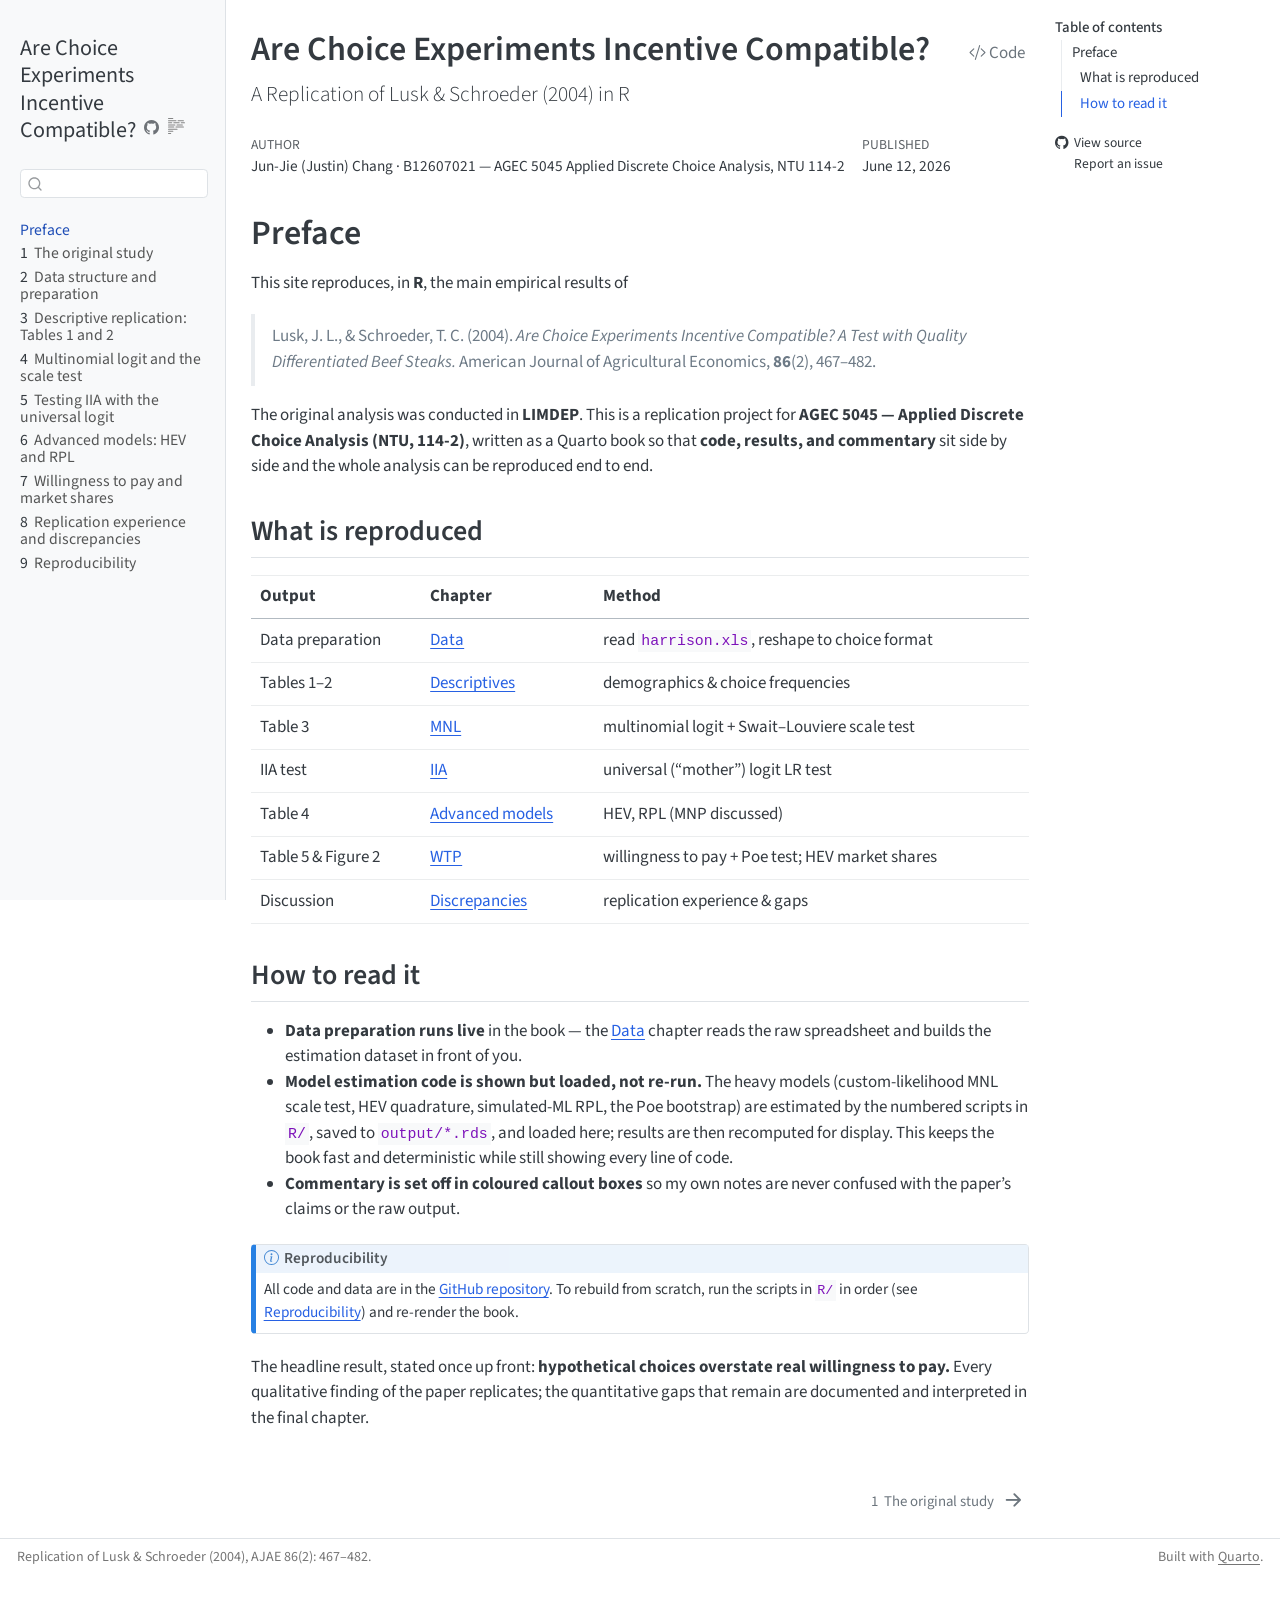
==== commit 2bc59047: "Set author: Jun-Jie (Justin) Chang, B12607021 Co-Authored-By: Claude Opus 4.8 <noreply@anthropic.com" ====
--- a/docs/index.html
+++ b/docs/index.html
@@ -6,7 +6,7 @@
 
 <meta name="viewport" content="width=device-width, initial-scale=1.0, user-scalable=yes">
 
-<meta name="author" content="張鈞傑 (Chang Jun-Jie) — AGEC 5045 Applied Discrete Choice Analysis, NTU 114-2">
+<meta name="author" content="Jun-Jie (Justin) Chang · B12607021 — AGEC 5045 Applied Discrete Choice Analysis, NTU 114-2">
 <meta name="dcterms.date" content="2026-06-12">
 
 <title>Are Choice Experiments Incentive Compatible?</title>
@@ -243,7 +243,7 @@
     <div>
     <div class="quarto-title-meta-heading">Author</div>
     <div class="quarto-title-meta-contents">
-             <p>張鈞傑 (Chang Jun-Jie) — AGEC 5045 Applied Discrete Choice Analysis, NTU 114-2 </p>
+             <p>Jun-Jie (Justin) Chang · B12607021 — AGEC 5045 Applied Discrete Choice Analysis, NTU 114-2 </p>
           </div>
   </div>
     
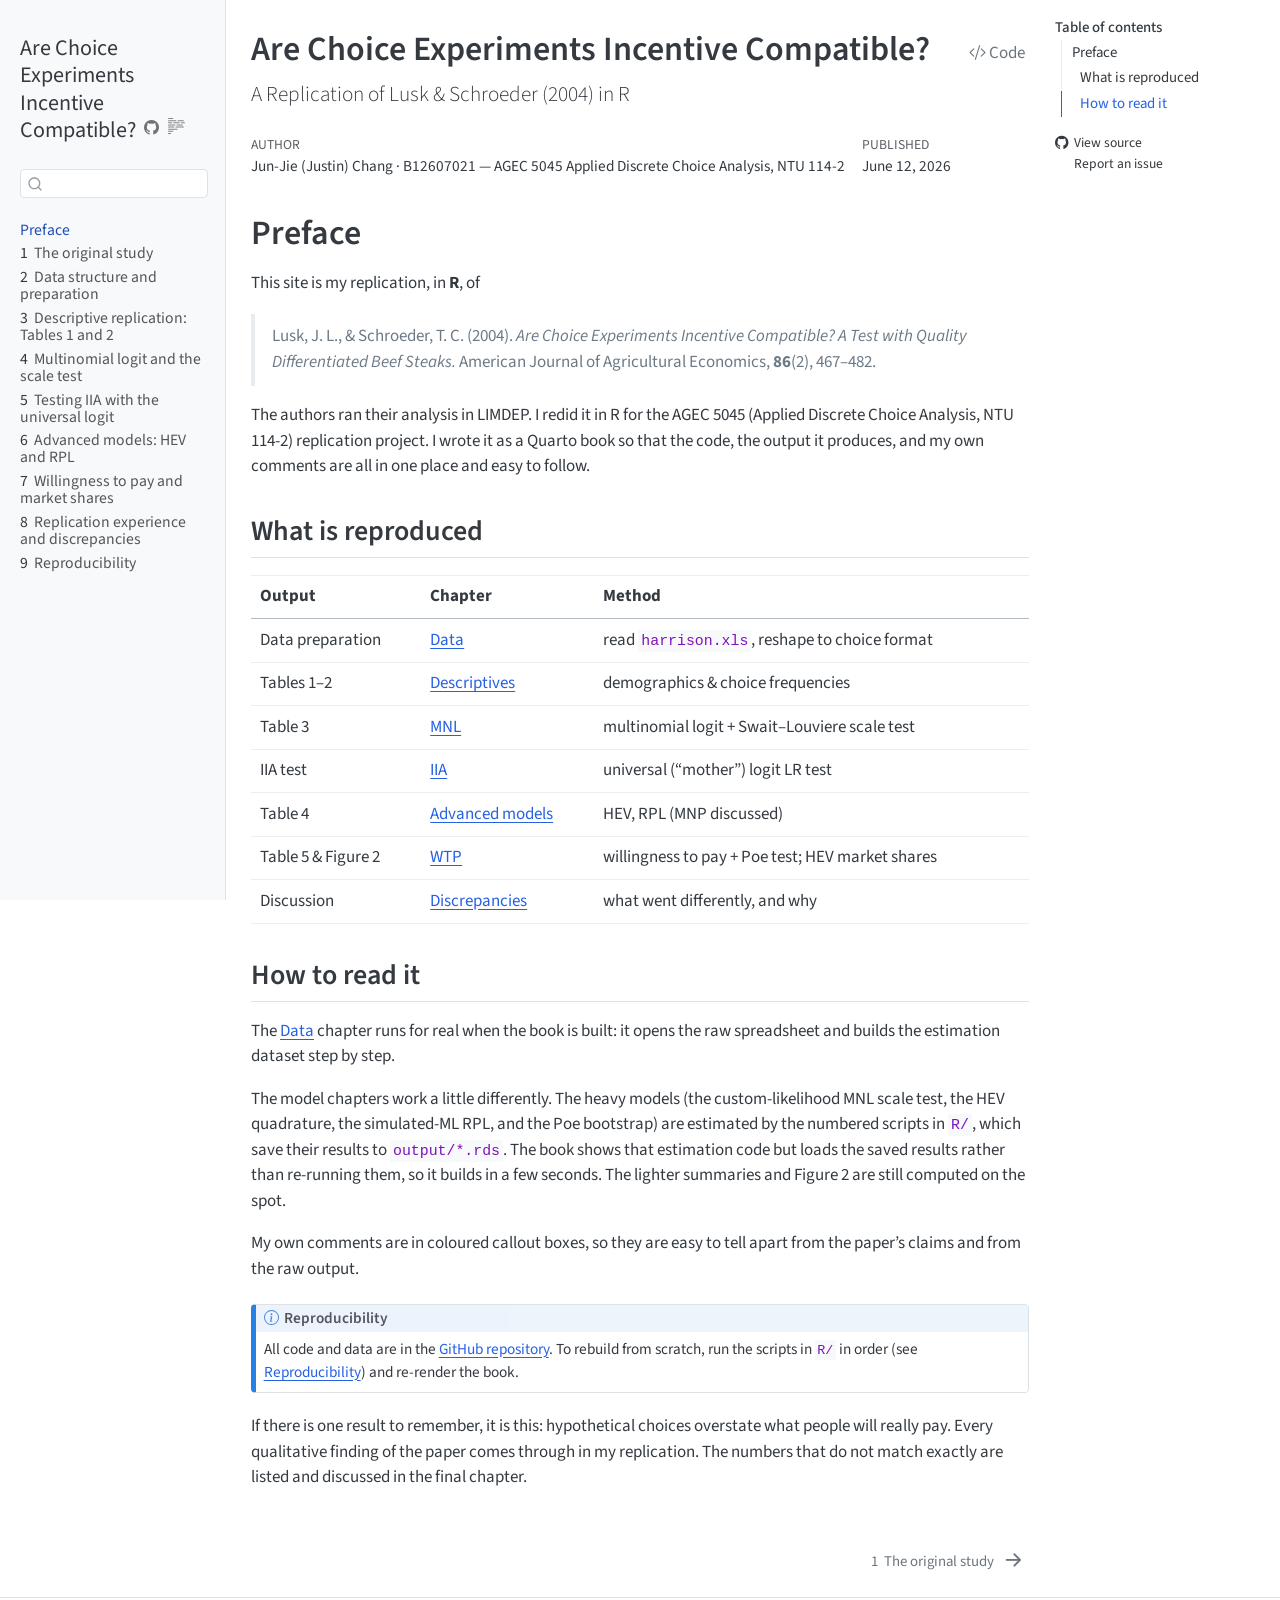
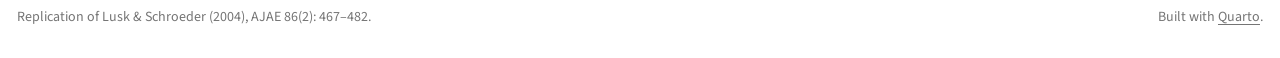
==== commit 82bb02f0: "Rewrite prose in a plainer, less AI-sounding voice Narrative only: cut em-dash overuse, drop formula" ====
--- a/docs/index.html
+++ b/docs/index.html
@@ -264,11 +264,11 @@
 
 <section id="preface" class="level1 unnumbered">
 <h1 class="unnumbered">Preface</h1>
-<p>This site reproduces, in <strong>R</strong>, the main empirical results of</p>
+<p>This site is my replication, in <strong>R</strong>, of</p>
 <blockquote class="blockquote">
 <p>Lusk, J. L., &amp; Schroeder, T. C. (2004). <em>Are Choice Experiments Incentive Compatible? A Test with Quality Differentiated Beef Steaks.</em> American Journal of Agricultural Economics, <strong>86</strong>(2), 467–482.</p>
 </blockquote>
-<p>The original analysis was conducted in <strong>LIMDEP</strong>. This is a replication project for <strong>AGEC 5045 — Applied Discrete Choice Analysis (NTU, 114-2)</strong>, written as a Quarto book so that <strong>code, results, and commentary</strong> sit side by side and the whole analysis can be reproduced end to end.</p>
+<p>The authors ran their analysis in LIMDEP. I redid it in R for the AGEC 5045 (Applied Discrete Choice Analysis, NTU 114-2) replication project. I wrote it as a Quarto book so that the code, the output it produces, and my own comments are all in one place and easy to follow.</p>
 <section id="what-is-reproduced" class="level2">
 <h2 class="anchored" data-anchor-id="what-is-reproduced">What is reproduced</h2>
 <table class="caption-top table">
@@ -313,18 +313,16 @@
 <tr class="odd">
 <td>Discussion</td>
 <td><a href="./08-discrepancies.html">Discrepancies</a></td>
-<td>replication experience &amp; gaps</td>
+<td>what went differently, and why</td>
 </tr>
 </tbody>
 </table>
 </section>
 <section id="how-to-read-it" class="level2">
 <h2 class="anchored" data-anchor-id="how-to-read-it">How to read it</h2>
-<ul>
-<li><strong>Data preparation runs live</strong> in the book — the <a href="./02-data.html">Data</a> chapter reads the raw spreadsheet and builds the estimation dataset in front of you.</li>
-<li><strong>Model estimation code is shown but loaded, not re-run.</strong> The heavy models (custom-likelihood MNL scale test, HEV quadrature, simulated-ML RPL, the Poe bootstrap) are estimated by the numbered scripts in <code>R/</code>, saved to <code>output/*.rds</code>, and loaded here; results are then recomputed for display. This keeps the book fast and deterministic while still showing every line of code.</li>
-<li><strong>Commentary is set off in coloured callout boxes</strong> so my own notes are never confused with the paper’s claims or the raw output.</li>
-</ul>
+<p>The <a href="./02-data.html">Data</a> chapter runs for real when the book is built: it opens the raw spreadsheet and builds the estimation dataset step by step.</p>
+<p>The model chapters work a little differently. The heavy models (the custom-likelihood MNL scale test, the HEV quadrature, the simulated-ML RPL, and the Poe bootstrap) are estimated by the numbered scripts in <code>R/</code>, which save their results to <code>output/*.rds</code>. The book shows that estimation code but loads the saved results rather than re-running them, so it builds in a few seconds. The lighter summaries and Figure 2 are still computed on the spot.</p>
+<p>My own comments are in coloured callout boxes, so they are easy to tell apart from the paper’s claims and from the raw output.</p>
 <div class="callout callout-style-default callout-note callout-titled">
 <div class="callout-header d-flex align-content-center">
 <div class="callout-icon-container">
@@ -338,7 +336,7 @@
 <p>All code and data are in the <a href="https://github.com/JunJie-Chang/ADCA-replication">GitHub repository</a>. To rebuild from scratch, run the scripts in <code>R/</code> in order (see <a href="./09-reproducibility.html">Reproducibility</a>) and re-render the book.</p>
 </div>
 </div>
-<p>The headline result, stated once up front: <strong>hypothetical choices overstate real willingness to pay.</strong> Every qualitative finding of the paper replicates; the quantitative gaps that remain are documented and interpreted in the final chapter.</p>
+<p>If there is one result to remember, it is this: hypothetical choices overstate what people will really pay. Every qualitative finding of the paper comes through in my replication. The numbers that do not match exactly are listed and discussed in the final chapter.</p>
 
 
 <!-- -->
@@ -823,16 +821,16 @@
 <span id="cb1-7"><a href="#cb1-7" aria-hidden="true" tabindex="-1"></a><span class="fu">source</span>(<span class="st">"_common.R"</span>)</span>
 <span id="cb1-8"><a href="#cb1-8" aria-hidden="true" tabindex="-1"></a><span class="in">```</span></span>
 <span id="cb1-9"><a href="#cb1-9" aria-hidden="true" tabindex="-1"></a></span>
-<span id="cb1-10"><a href="#cb1-10" aria-hidden="true" tabindex="-1"></a>This site reproduces, in **R**, the main empirical results of</span>
+<span id="cb1-10"><a href="#cb1-10" aria-hidden="true" tabindex="-1"></a>This site is my replication, in **R**, of</span>
 <span id="cb1-11"><a href="#cb1-11" aria-hidden="true" tabindex="-1"></a></span>
 <span id="cb1-12"><a href="#cb1-12" aria-hidden="true" tabindex="-1"></a><span class="at">&gt; Lusk, J. L., &amp; Schroeder, T. C. (2004). *Are Choice Experiments Incentive</span></span>
 <span id="cb1-13"><a href="#cb1-13" aria-hidden="true" tabindex="-1"></a><span class="at">&gt; Compatible? A Test with Quality Differentiated Beef Steaks.* American Journal</span></span>
 <span id="cb1-14"><a href="#cb1-14" aria-hidden="true" tabindex="-1"></a><span class="at">&gt; of Agricultural Economics, **86**(2), 467–482.</span></span>
 <span id="cb1-15"><a href="#cb1-15" aria-hidden="true" tabindex="-1"></a></span>
-<span id="cb1-16"><a href="#cb1-16" aria-hidden="true" tabindex="-1"></a>The original analysis was conducted in **LIMDEP**. This is a replication project</span>
-<span id="cb1-17"><a href="#cb1-17" aria-hidden="true" tabindex="-1"></a>for **AGEC 5045 — Applied Discrete Choice Analysis (NTU, 114-2)**, written as a</span>
-<span id="cb1-18"><a href="#cb1-18" aria-hidden="true" tabindex="-1"></a>Quarto book so that **code, results, and commentary** sit side by side and the</span>
-<span id="cb1-19"><a href="#cb1-19" aria-hidden="true" tabindex="-1"></a>whole analysis can be reproduced end to end.</span>
+<span id="cb1-16"><a href="#cb1-16" aria-hidden="true" tabindex="-1"></a>The authors ran their analysis in LIMDEP. I redid it in R for the AGEC 5045</span>
+<span id="cb1-17"><a href="#cb1-17" aria-hidden="true" tabindex="-1"></a>(Applied Discrete Choice Analysis, NTU 114-2) replication project. I wrote it as</span>
+<span id="cb1-18"><a href="#cb1-18" aria-hidden="true" tabindex="-1"></a>a Quarto book so that the code, the output it produces, and my own comments are</span>
+<span id="cb1-19"><a href="#cb1-19" aria-hidden="true" tabindex="-1"></a>all in one place and easy to follow.</span>
 <span id="cb1-20"><a href="#cb1-20" aria-hidden="true" tabindex="-1"></a></span>
 <span id="cb1-21"><a href="#cb1-21" aria-hidden="true" tabindex="-1"></a><span class="fu">## What is reproduced</span></span>
 <span id="cb1-22"><a href="#cb1-22" aria-hidden="true" tabindex="-1"></a></span>
@@ -844,31 +842,35 @@
 <span id="cb1-28"><a href="#cb1-28" aria-hidden="true" tabindex="-1"></a>| IIA test | <span class="co">[</span><span class="ot">IIA</span><span class="co">](05-iia.qmd)</span> | universal ("mother") logit LR test |</span>
 <span id="cb1-29"><a href="#cb1-29" aria-hidden="true" tabindex="-1"></a>| Table 4 | <span class="co">[</span><span class="ot">Advanced models</span><span class="co">](06-advanced-models.qmd)</span> | HEV, RPL (MNP discussed) |</span>
 <span id="cb1-30"><a href="#cb1-30" aria-hidden="true" tabindex="-1"></a>| Table 5 &amp; Figure 2 | <span class="co">[</span><span class="ot">WTP</span><span class="co">](07-wtp-figure.qmd)</span> | willingness to pay + Poe test; HEV market shares |</span>
-<span id="cb1-31"><a href="#cb1-31" aria-hidden="true" tabindex="-1"></a>| Discussion | <span class="co">[</span><span class="ot">Discrepancies</span><span class="co">](08-discrepancies.qmd)</span> | replication experience &amp; gaps |</span>
+<span id="cb1-31"><a href="#cb1-31" aria-hidden="true" tabindex="-1"></a>| Discussion | <span class="co">[</span><span class="ot">Discrepancies</span><span class="co">](08-discrepancies.qmd)</span> | what went differently, and why |</span>
 <span id="cb1-32"><a href="#cb1-32" aria-hidden="true" tabindex="-1"></a></span>
 <span id="cb1-33"><a href="#cb1-33" aria-hidden="true" tabindex="-1"></a><span class="fu">## How to read it</span></span>
 <span id="cb1-34"><a href="#cb1-34" aria-hidden="true" tabindex="-1"></a></span>
-<span id="cb1-35"><a href="#cb1-35" aria-hidden="true" tabindex="-1"></a><span class="ss">* </span>**Data preparation runs live** in the book — the <span class="co">[</span><span class="ot">Data</span><span class="co">](02-data.qmd)</span> chapter</span>
-<span id="cb1-36"><a href="#cb1-36" aria-hidden="true" tabindex="-1"></a>  reads the raw spreadsheet and builds the estimation dataset in front of you.</span>
-<span id="cb1-37"><a href="#cb1-37" aria-hidden="true" tabindex="-1"></a><span class="ss">* </span>**Model estimation code is shown but loaded, not re-run.** The heavy models</span>
-<span id="cb1-38"><a href="#cb1-38" aria-hidden="true" tabindex="-1"></a>  (custom-likelihood MNL scale test, HEV quadrature, simulated-ML RPL, the Poe</span>
-<span id="cb1-39"><a href="#cb1-39" aria-hidden="true" tabindex="-1"></a>  bootstrap) are estimated by the numbered scripts in <span class="in">`R/`</span>, saved to</span>
-<span id="cb1-40"><a href="#cb1-40" aria-hidden="true" tabindex="-1"></a>  <span class="in">`output/*.rds`</span>, and loaded here; results are then recomputed for display. This</span>
-<span id="cb1-41"><a href="#cb1-41" aria-hidden="true" tabindex="-1"></a>  keeps the book fast and deterministic while still showing every line of code.</span>
-<span id="cb1-42"><a href="#cb1-42" aria-hidden="true" tabindex="-1"></a><span class="ss">* </span>**Commentary is set off in coloured callout boxes** so my own notes are never</span>
-<span id="cb1-43"><a href="#cb1-43" aria-hidden="true" tabindex="-1"></a>  confused with the paper's claims or the raw output.</span>
+<span id="cb1-35"><a href="#cb1-35" aria-hidden="true" tabindex="-1"></a>The <span class="co">[</span><span class="ot">Data</span><span class="co">](02-data.qmd)</span> chapter runs for real when the book is built: it opens</span>
+<span id="cb1-36"><a href="#cb1-36" aria-hidden="true" tabindex="-1"></a>the raw spreadsheet and builds the estimation dataset step by step.</span>
+<span id="cb1-37"><a href="#cb1-37" aria-hidden="true" tabindex="-1"></a></span>
+<span id="cb1-38"><a href="#cb1-38" aria-hidden="true" tabindex="-1"></a>The model chapters work a little differently. The heavy models (the</span>
+<span id="cb1-39"><a href="#cb1-39" aria-hidden="true" tabindex="-1"></a>custom-likelihood MNL scale test, the HEV quadrature, the simulated-ML RPL, and</span>
+<span id="cb1-40"><a href="#cb1-40" aria-hidden="true" tabindex="-1"></a>the Poe bootstrap) are estimated by the numbered scripts in <span class="in">`R/`</span>, which save</span>
+<span id="cb1-41"><a href="#cb1-41" aria-hidden="true" tabindex="-1"></a>their results to <span class="in">`output/*.rds`</span>. The book shows that estimation code but loads</span>
+<span id="cb1-42"><a href="#cb1-42" aria-hidden="true" tabindex="-1"></a>the saved results rather than re-running them, so it builds in a few seconds.</span>
+<span id="cb1-43"><a href="#cb1-43" aria-hidden="true" tabindex="-1"></a>The lighter summaries and Figure 2 are still computed on the spot.</span>
 <span id="cb1-44"><a href="#cb1-44" aria-hidden="true" tabindex="-1"></a></span>
-<span id="cb1-45"><a href="#cb1-45" aria-hidden="true" tabindex="-1"></a>::: {.callout-note}</span>
-<span id="cb1-46"><a href="#cb1-46" aria-hidden="true" tabindex="-1"></a><span class="fu">## Reproducibility</span></span>
-<span id="cb1-47"><a href="#cb1-47" aria-hidden="true" tabindex="-1"></a>All code and data are in the <span class="co">[</span><span class="ot">GitHub repository</span><span class="co">](https://github.com/JunJie-Chang/ADCA-replication)</span>.</span>
-<span id="cb1-48"><a href="#cb1-48" aria-hidden="true" tabindex="-1"></a>To rebuild from scratch, run the scripts in <span class="in">`R/`</span> in order (see</span>
-<span id="cb1-49"><a href="#cb1-49" aria-hidden="true" tabindex="-1"></a><span class="co">[</span><span class="ot">Reproducibility</span><span class="co">](09-reproducibility.qmd)</span>) and re-render the book.</span>
-<span id="cb1-50"><a href="#cb1-50" aria-hidden="true" tabindex="-1"></a>:::</span>
-<span id="cb1-51"><a href="#cb1-51" aria-hidden="true" tabindex="-1"></a></span>
-<span id="cb1-52"><a href="#cb1-52" aria-hidden="true" tabindex="-1"></a>The headline result, stated once up front: **hypothetical choices overstate</span>
-<span id="cb1-53"><a href="#cb1-53" aria-hidden="true" tabindex="-1"></a>real willingness to pay.** Every qualitative finding of the paper replicates;</span>
-<span id="cb1-54"><a href="#cb1-54" aria-hidden="true" tabindex="-1"></a>the quantitative gaps that remain are documented and interpreted in the final</span>
-<span id="cb1-55"><a href="#cb1-55" aria-hidden="true" tabindex="-1"></a>chapter.</span>
+<span id="cb1-45"><a href="#cb1-45" aria-hidden="true" tabindex="-1"></a>My own comments are in coloured callout boxes, so they are easy to tell apart</span>
+<span id="cb1-46"><a href="#cb1-46" aria-hidden="true" tabindex="-1"></a>from the paper's claims and from the raw output.</span>
+<span id="cb1-47"><a href="#cb1-47" aria-hidden="true" tabindex="-1"></a></span>
+<span id="cb1-48"><a href="#cb1-48" aria-hidden="true" tabindex="-1"></a>::: {.callout-note}</span>
+<span id="cb1-49"><a href="#cb1-49" aria-hidden="true" tabindex="-1"></a><span class="fu">## Reproducibility</span></span>
+<span id="cb1-50"><a href="#cb1-50" aria-hidden="true" tabindex="-1"></a>All code and data are in the</span>
+<span id="cb1-51"><a href="#cb1-51" aria-hidden="true" tabindex="-1"></a><span class="co">[</span><span class="ot">GitHub repository</span><span class="co">](https://github.com/JunJie-Chang/ADCA-replication)</span>. To rebuild</span>
+<span id="cb1-52"><a href="#cb1-52" aria-hidden="true" tabindex="-1"></a>from scratch, run the scripts in <span class="in">`R/`</span> in order (see</span>
+<span id="cb1-53"><a href="#cb1-53" aria-hidden="true" tabindex="-1"></a><span class="co">[</span><span class="ot">Reproducibility</span><span class="co">](09-reproducibility.qmd)</span>) and re-render the book.</span>
+<span id="cb1-54"><a href="#cb1-54" aria-hidden="true" tabindex="-1"></a>:::</span>
+<span id="cb1-55"><a href="#cb1-55" aria-hidden="true" tabindex="-1"></a></span>
+<span id="cb1-56"><a href="#cb1-56" aria-hidden="true" tabindex="-1"></a>If there is one result to remember, it is this: hypothetical choices overstate</span>
+<span id="cb1-57"><a href="#cb1-57" aria-hidden="true" tabindex="-1"></a>what people will really pay. Every qualitative finding of the paper comes through</span>
+<span id="cb1-58"><a href="#cb1-58" aria-hidden="true" tabindex="-1"></a>in my replication. The numbers that do not match exactly are listed and</span>
+<span id="cb1-59"><a href="#cb1-59" aria-hidden="true" tabindex="-1"></a>discussed in the final chapter.</span>
 </code><button title="Copy to Clipboard" class="code-copy-button"><i class="bi"></i></button></pre></div>
 </div></div></div></div></div>
 </div> <!-- /content -->
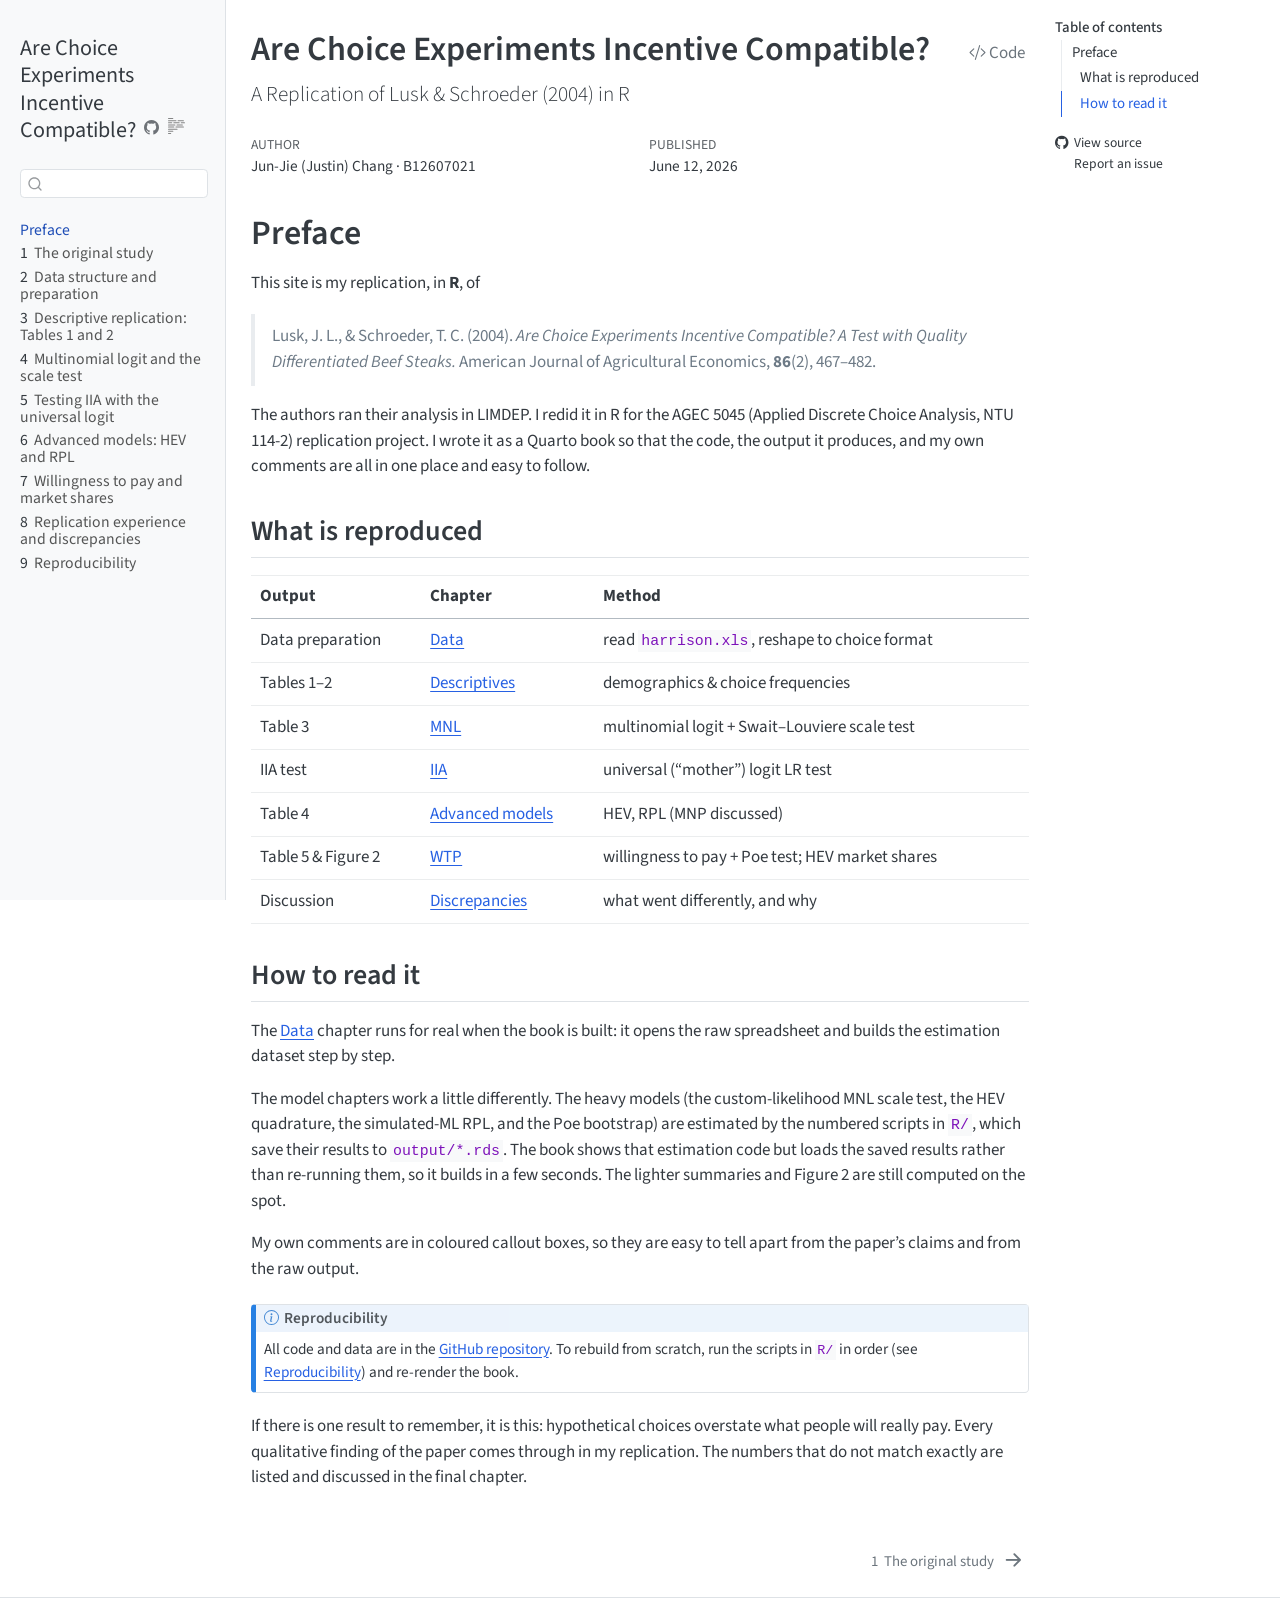
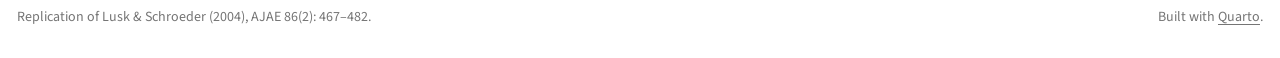
==== commit 06632323: "Add single-file PDF output of the book; tidy title-page author Book now also renders to a single PDF" ====
--- a/docs/index.html
+++ b/docs/index.html
@@ -6,7 +6,7 @@
 
 <meta name="viewport" content="width=device-width, initial-scale=1.0, user-scalable=yes">
 
-<meta name="author" content="Jun-Jie (Justin) Chang · B12607021 — AGEC 5045 Applied Discrete Choice Analysis, NTU 114-2">
+<meta name="author" content="Jun-Jie (Justin) Chang · B12607021">
 <meta name="dcterms.date" content="2026-06-12">
 
 <title>Are Choice Experiments Incentive Compatible?</title>
@@ -243,7 +243,7 @@
     <div>
     <div class="quarto-title-meta-heading">Author</div>
     <div class="quarto-title-meta-contents">
-             <p>Jun-Jie (Justin) Chang · B12607021 — AGEC 5045 Applied Discrete Choice Analysis, NTU 114-2 </p>
+             <p>Jun-Jie (Justin) Chang · B12607021 </p>
           </div>
   </div>
     
